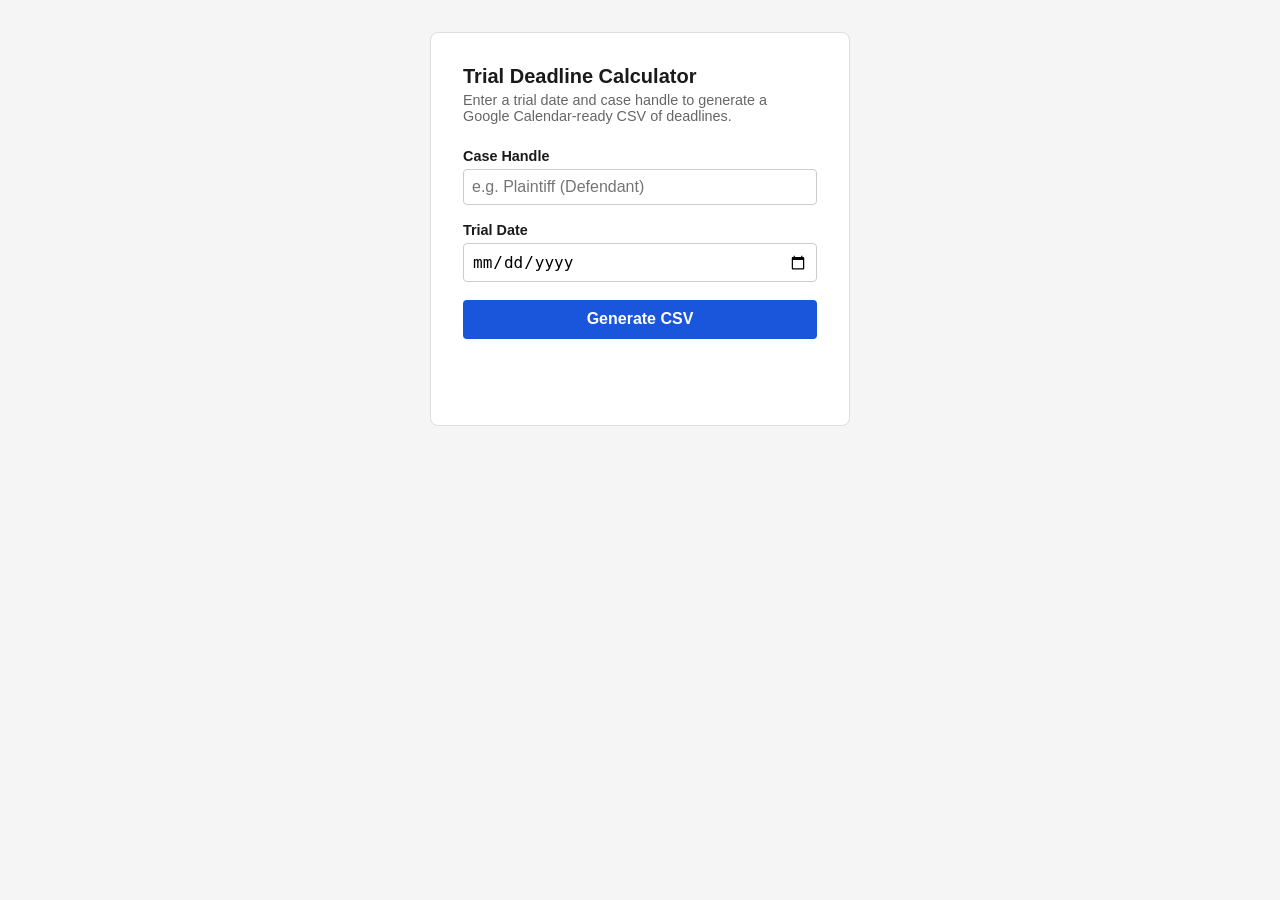
==== index.html @ 691ef522 "Add files via upload" ====
<!DOCTYPE html>
<html lang="en">
<head>
  <meta charset="UTF-8" />
  <meta name="viewport" content="width=device-width, initial-scale=1.0" />
  <title>Trial Deadline Calculator</title>
  <link rel="stylesheet" href="styles.css" />
</head>
<body>
  <div class="card">
    <h1>Trial Deadline Calculator</h1>
    <p class="subtitle">Enter a trial date and case handle to generate a Google Calendar-ready CSV of deadlines.</p>

    <form id="deadline-form">
      <label for="case-handle">Case Handle</label>
      <input type="text" id="case-handle" name="case-handle" placeholder="e.g. Plaintiff (Defendant)" autocomplete="off" />

      <label for="trial-date">Trial Date</label>
      <input type="date" id="trial-date" name="trial-date" />

      <button type="submit">Generate CSV</button>
      <div id="form-error" class="error"></div>
      <div id="form-status" class="status"></div>
    </form>
  </div>

  <script src="calculations.js"></script>
  <script src="app.js"></script>
</body>
</html>
---- styles.css ----
* {
  box-sizing: border-box;
}

body {
  font-family: -apple-system, BlinkMacSystemFont, "Segoe UI", Roboto, Arial, sans-serif;
  background: #f5f5f5;
  color: #1a1a1a;
  margin: 0;
  padding: 2rem 1rem;
  display: flex;
  justify-content: center;
}

.card {
  background: #fff;
  border: 1px solid #ddd;
  border-radius: 8px;
  padding: 2rem;
  max-width: 420px;
  width: 100%;
}

h1 {
  font-size: 1.25rem;
  margin: 0 0 0.25rem;
}

.subtitle {
  color: #666;
  font-size: 0.9rem;
  margin: 0 0 1.5rem;
}

label {
  display: block;
  font-weight: 600;
  font-size: 0.9rem;
  margin-bottom: 0.3rem;
}

input[type="text"],
input[type="date"] {
  width: 100%;
  padding: 0.5rem;
  font-size: 1rem;
  border: 1px solid #ccc;
  border-radius: 4px;
  margin-bottom: 1.1rem;
}

button {
  width: 100%;
  padding: 0.65rem;
  font-size: 1rem;
  font-weight: 600;
  background: #1a56db;
  color: #fff;
  border: none;
  border-radius: 4px;
  cursor: pointer;
}

button:hover {
  background: #1543a8;
}

.error {
  color: #c0392b;
  font-size: 0.9rem;
  min-height: 1.2em;
  margin-top: 0.75rem;
}

.status {
  color: #1a7a3e;
  font-size: 0.9rem;
  min-height: 1.2em;
  margin-top: 0.5rem;
}
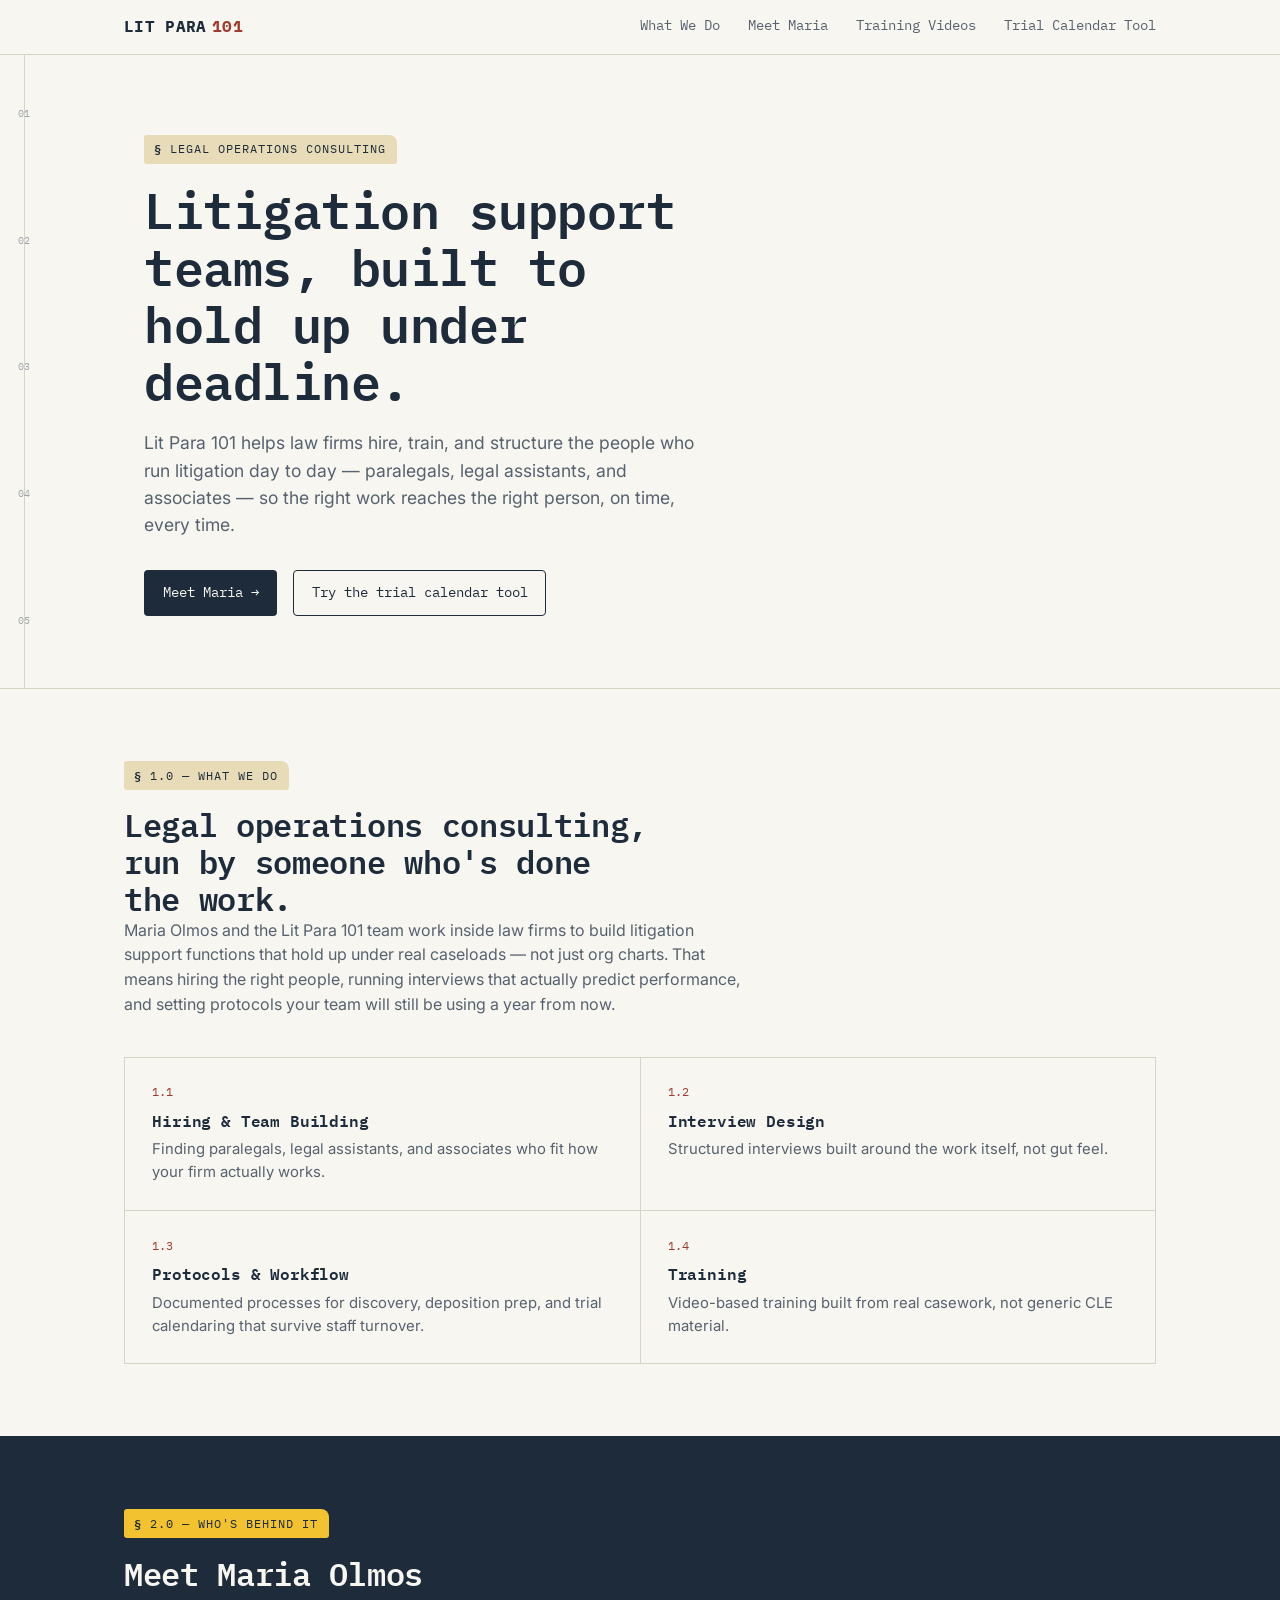
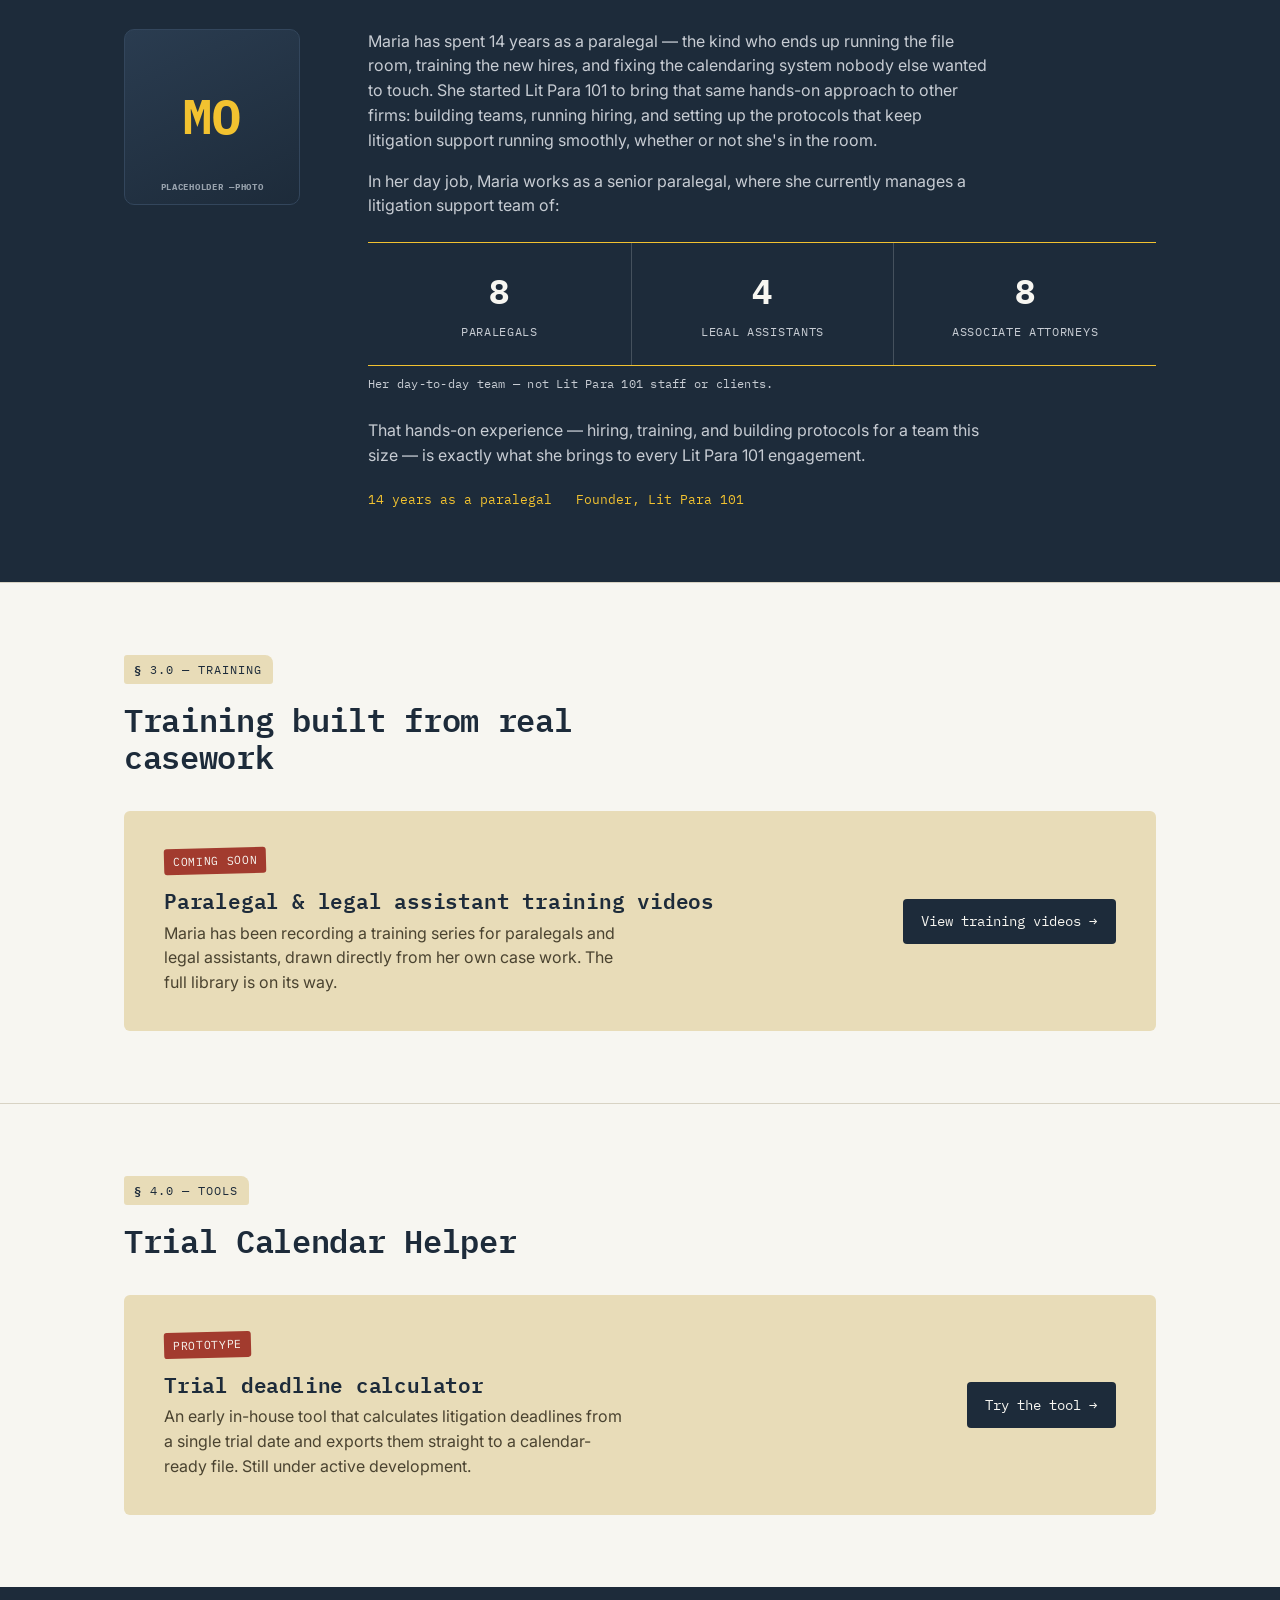
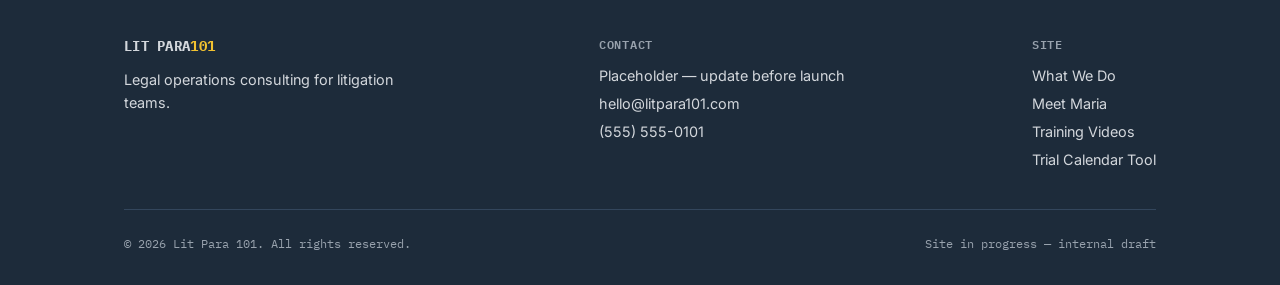
==== commit 83ba1934: "Add files via upload" ====
--- a/index.html
+++ b/index.html
@@ -3,28 +3,222 @@
 <head>
   <meta charset="UTF-8" />
   <meta name="viewport" content="width=device-width, initial-scale=1.0" />
-  <title>Trial Deadline Calculator</title>
-  <link rel="stylesheet" href="styles.css" />
+  <title>Lit Para 101 — Legal Operations Consulting</title>
+  <meta name="description" content="Lit Para 101 helps law firms hire, train, and structure litigation support teams — paralegals, legal assistants, and associates — with protocols that hold up under real caseloads." />
+  <link rel="icon" href="favicon.svg" type="image/svg+xml" />
+  <link rel="preconnect" href="https://fonts.googleapis.com" />
+  <link rel="preconnect" href="https://fonts.gstatic.com" crossorigin />
+  <link href="https://fonts.googleapis.com/css2?family=IBM+Plex+Mono:wght@500;600;700&family=Inter:wght@400;500;600&display=swap" rel="stylesheet" />
+  <link rel="stylesheet" href="main.css" />
 </head>
 <body>
-  <div class="card">
-    <h1>Trial Deadline Calculator</h1>
-    <p class="subtitle">Enter a trial date and case handle to generate a Google Calendar-ready CSV of deadlines.</p>
-
-    <form id="deadline-form">
-      <label for="case-handle">Case Handle</label>
-      <input type="text" id="case-handle" name="case-handle" placeholder="e.g. Plaintiff (Defendant)" autocomplete="off" />
-
-      <label for="trial-date">Trial Date</label>
-      <input type="date" id="trial-date" name="trial-date" />
-
-      <button type="submit">Generate CSV</button>
-      <div id="form-error" class="error"></div>
-      <div id="form-status" class="status"></div>
-    </form>
-  </div>
-
-  <script src="calculations.js"></script>
-  <script src="app.js"></script>
+
+  <header class="site-header">
+    <div class="wrap">
+      <a href="index.html" class="wordmark">LIT PARA<span>101</span></a>
+      <nav class="site-nav" aria-label="Primary">
+        <a href="#what-we-do">What We Do</a>
+        <a href="#maria">Meet Maria</a>
+        <a href="videos.html">Training Videos</a>
+        <a href="trial-calendar/index.html">Trial Calendar Tool</a>
+      </nav>
+    </div>
+  </header>
+
+  <main>
+
+    <!-- Hero -->
+    <section class="hero">
+      <div class="margin-rule" aria-hidden="true">
+        <span class="tick" style="top: 8%;">01</span>
+        <span class="tick" style="top: 28%;">02</span>
+        <span class="tick" style="top: 48%;">03</span>
+        <span class="tick" style="top: 68%;">04</span>
+        <span class="tick" style="top: 88%;">05</span>
+      </div>
+      <div class="wrap">
+        <span class="tab">Legal Operations Consulting</span>
+        <h1>Litigation support teams, built to hold up under deadline.</h1>
+        <p class="lede">
+          Lit Para 101 helps law firms hire, train, and structure the people who run
+          litigation day to day — paralegals, legal assistants, and associates —
+          so the right work reaches the right person, on time, every time.
+        </p>
+        <div class="cta-row">
+          <a href="#maria" class="btn btn-primary btn-arrow">Meet Maria</a>
+          <a href="trial-calendar/index.html" class="btn btn-secondary">Try the trial calendar tool</a>
+        </div>
+      </div>
+    </section>
+
+    <!-- What We Do -->
+    <section id="what-we-do">
+      <div class="wrap">
+        <div class="section-head">
+          <span class="tab">1.0 — What We Do</span>
+          <h2>Legal operations consulting, run by someone who's done the work.</h2>
+          <p>
+            Maria Olmos and the Lit Para 101 team work inside law firms to build
+            litigation support functions that hold up under real caseloads — not
+            just org charts. That means hiring the right people, running interviews
+            that actually predict performance, and setting protocols your team will
+            still be using a year from now.
+          </p>
+        </div>
+
+        <div class="capabilities">
+          <div class="capability">
+            <span class="cap-index">1.1</span>
+            <h3>Hiring &amp; Team Building</h3>
+            <p>Finding paralegals, legal assistants, and associates who fit how your firm actually works.</p>
+          </div>
+          <div class="capability">
+            <span class="cap-index">1.2</span>
+            <h3>Interview Design</h3>
+            <p>Structured interviews built around the work itself, not gut feel.</p>
+          </div>
+          <div class="capability">
+            <span class="cap-index">1.3</span>
+            <h3>Protocols &amp; Workflow</h3>
+            <p>Documented processes for discovery, deposition prep, and trial calendaring that survive staff turnover.</p>
+          </div>
+          <div class="capability">
+            <span class="cap-index">1.4</span>
+            <h3>Training</h3>
+            <p>Video-based training built from real casework, not generic CLE material.</p>
+          </div>
+        </div>
+      </div>
+    </section>
+
+    <!-- Meet Maria -->
+    <section id="maria" class="maria">
+      <div class="wrap">
+        <div class="section-head">
+          <span class="tab">2.0 — Who's Behind It</span>
+          <h2>Meet Maria Olmos</h2>
+        </div>
+
+        <div class="maria-grid">
+          <div class="avatar" role="img" aria-label="Placeholder photo of Maria Olmos">MO</div>
+          <div>
+            <p>
+              Maria has spent 14 years as a paralegal — the kind who ends up running
+              the file room, training the new hires, and fixing the calendaring
+              system nobody else wanted to touch. She started Lit Para 101 to bring
+              that same hands-on approach to other firms: building teams, running
+              hiring, and setting up the protocols that keep litigation support
+              running smoothly, whether or not she's in the room.
+            </p>
+            <p>
+              In her day job, Maria works as a senior paralegal, where she currently
+              manages a litigation support team of:
+            </p>
+
+            <div class="ledger">
+              <div>
+                <span class="num">8</span>
+                <span class="label">Paralegals</span>
+              </div>
+              <div>
+                <span class="num">4</span>
+                <span class="label">Legal Assistants</span>
+              </div>
+              <div>
+                <span class="num">8</span>
+                <span class="label">Associate Attorneys</span>
+              </div>
+            </div>
+            <p class="ledger-caption">Her day-to-day team — not Lit Para 101 staff or clients.</p>
+
+            <p>
+              That hands-on experience — hiring, training, and building protocols
+              for a team this size — is exactly what she brings to every Lit Para
+              101 engagement.
+            </p>
+
+            <div class="credentials">
+              <span>14 years as a paralegal</span>
+              <span>Founder, Lit Para 101</span>
+            </div>
+          </div>
+        </div>
+      </div>
+    </section>
+
+    <!-- Training teaser -->
+    <section id="training">
+      <div class="wrap">
+        <div class="section-head">
+          <span class="tab">3.0 — Training</span>
+          <h2>Training built from real casework</h2>
+        </div>
+        <div class="teaser">
+          <div>
+            <span class="status-tag">Coming Soon</span>
+            <h3>Paralegal &amp; legal assistant training videos</h3>
+            <p>
+              Maria has been recording a training series for paralegals and legal
+              assistants, drawn directly from her own case work. The full library
+              is on its way.
+            </p>
+          </div>
+          <a href="videos.html" class="btn btn-primary btn-arrow">View training videos</a>
+        </div>
+      </div>
+    </section>
+
+    <!-- Tool teaser -->
+    <section id="tools">
+      <div class="wrap">
+        <div class="section-head">
+          <span class="tab">4.0 — Tools</span>
+          <h2>Trial Calendar Helper</h2>
+        </div>
+        <div class="teaser">
+          <div>
+            <span class="status-tag">Prototype</span>
+            <h3>Trial deadline calculator</h3>
+            <p>
+              An early in-house tool that calculates litigation deadlines from a
+              single trial date and exports them straight to a calendar-ready file.
+              Still under active development.
+            </p>
+          </div>
+          <a href="trial-calendar/index.html" class="btn btn-primary btn-arrow">Try the tool</a>
+        </div>
+      </div>
+    </section>
+
+  </main>
+
+  <footer class="site-footer">
+    <div class="wrap">
+      <div class="footer-grid">
+        <div>
+          <a href="index.html" class="wordmark">LIT PARA<span>101</span></a>
+          <p style="margin-top: 0.75rem; max-width: 32ch;">Legal operations consulting for litigation teams.</p>
+        </div>
+        <div>
+          <h4>Contact</h4>
+          <p>Placeholder — update before launch</p>
+          <a href="mailto:hello@litpara101.com">hello@litpara101.com</a>
+          <a href="tel:+15555550101">(555) 555-0101</a>
+        </div>
+        <div>
+          <h4>Site</h4>
+          <a href="#what-we-do">What We Do</a>
+          <a href="#maria">Meet Maria</a>
+          <a href="videos.html">Training Videos</a>
+          <a href="trial-calendar/index.html">Trial Calendar Tool</a>
+        </div>
+      </div>
+      <div class="footer-bottom">
+        <span>&copy; 2026 Lit Para 101. All rights reserved.</span>
+        <span>Site in progress — internal draft</span>
+      </div>
+    </div>
+  </footer>
+
 </body>
 </html>
--- a/main.css
+++ b/main.css
@@ -0,0 +1,623 @@
+/* ==========================================================================
+   Lit Para 101 -- Site Styles
+   Design concept: litigation-support "case file" register -- statute-style
+   section numbering, manila-tab structure, pleading-margin rule as the
+   hero's signature moment. See README.md for the token rationale.
+   ========================================================================== */
+
+:root {
+  --paper: #f7f6f1;
+  --manila: #e8dcb8;
+  --manila-dark: #d9c896;
+  --ink: #1d2b3a;
+  --ink-soft: #57626f;
+  --pad-yellow: #f2c230;
+  --stamp-red: #a23b2e;
+  --line: #d8d3c4;
+
+  --mono: "IBM Plex Mono", "SFMono-Regular", Consolas, monospace;
+  --body: "Inter", -apple-system, BlinkMacSystemFont, "Segoe UI", sans-serif;
+
+  --max-w: 1080px;
+}
+
+* {
+  box-sizing: border-box;
+}
+
+html {
+  scroll-behavior: smooth;
+}
+
+@media (prefers-reduced-motion: reduce) {
+  html {
+    scroll-behavior: auto;
+  }
+  * {
+    animation-duration: 0.01ms !important;
+    animation-iteration-count: 1 !important;
+    transition-duration: 0.01ms !important;
+  }
+}
+
+body {
+  margin: 0;
+  background: var(--paper);
+  color: var(--ink);
+  font-family: var(--body);
+  font-size: 16px;
+  line-height: 1.55;
+  -webkit-font-smoothing: antialiased;
+}
+
+h1, h2, h3 {
+  font-family: var(--mono);
+  font-weight: 600;
+  line-height: 1.15;
+  margin: 0;
+  letter-spacing: -0.01em;
+}
+
+p {
+  margin: 0 0 1rem;
+  color: var(--ink-soft);
+  max-width: 62ch;
+}
+
+a {
+  color: inherit;
+}
+
+.wrap {
+  max-width: var(--max-w);
+  margin: 0 auto;
+  padding: 0 1.5rem;
+}
+
+/* ---- Eyebrow / section-tab device (the recurring signature) ---- */
+.tab {
+  display: inline-flex;
+  align-items: center;
+  gap: 0.5rem;
+  font-family: var(--mono);
+  font-size: 0.78rem;
+  letter-spacing: 0.08em;
+  text-transform: uppercase;
+  color: var(--ink);
+  background: var(--manila);
+  padding: 0.3rem 0.7rem 0.3rem 0.6rem;
+  border-radius: 3px 8px 3px 3px;
+  margin-bottom: 1.1rem;
+}
+
+.tab::before {
+  content: "\00a7";
+  font-weight: 700;
+}
+
+/* ---- Header / nav ---- */
+.site-header {
+  position: sticky;
+  top: 0;
+  z-index: 20;
+  background: rgba(247, 246, 241, 0.92);
+  backdrop-filter: saturate(140%) blur(6px);
+  border-bottom: 1px solid var(--line);
+}
+
+.site-header .wrap {
+  display: flex;
+  align-items: center;
+  justify-content: space-between;
+  padding-top: 0.9rem;
+  padding-bottom: 0.9rem;
+}
+
+.wordmark {
+  font-family: var(--mono);
+  font-weight: 700;
+  font-size: 1rem;
+  letter-spacing: 0.02em;
+  text-decoration: none;
+  color: var(--ink);
+  display: flex;
+  align-items: baseline;
+  gap: 0.35rem;
+}
+
+.wordmark span {
+  color: var(--stamp-red);
+}
+
+nav.site-nav {
+  display: flex;
+  gap: 1.75rem;
+}
+
+nav.site-nav a {
+  font-family: var(--mono);
+  font-size: 0.85rem;
+  text-decoration: none;
+  color: var(--ink-soft);
+  border-bottom: 1px solid transparent;
+  padding-bottom: 2px;
+  transition: color 0.15s ease, border-color 0.15s ease;
+}
+
+nav.site-nav a:hover,
+nav.site-nav a:focus-visible {
+  color: var(--ink);
+  border-bottom-color: var(--pad-yellow);
+}
+
+/* ---- Buttons ---- */
+.btn {
+  display: inline-flex;
+  align-items: center;
+  gap: 0.5rem;
+  font-family: var(--mono);
+  font-size: 0.85rem;
+  text-decoration: none;
+  padding: 0.7rem 1.1rem;
+  border-radius: 4px;
+  border: 1px solid transparent;
+  cursor: pointer;
+  transition: transform 0.15s ease, box-shadow 0.15s ease, background 0.15s ease;
+}
+
+.btn:hover,
+.btn:focus-visible {
+  transform: translateY(-1px);
+}
+
+.btn-primary {
+  background: var(--ink);
+  color: var(--paper);
+}
+
+.btn-primary:hover,
+.btn-primary:focus-visible {
+  background: #142030;
+  box-shadow: 3px 3px 0 var(--pad-yellow);
+}
+
+.btn-secondary {
+  background: transparent;
+  color: var(--ink);
+  border-color: var(--ink);
+}
+
+.btn-secondary:hover,
+.btn-secondary:focus-visible {
+  background: var(--ink);
+  color: var(--paper);
+}
+
+.btn-arrow::after {
+  content: "\2192";
+}
+
+.hero,
+.placeholder-page {
+  border-top: none;
+}
+
+/* ---- Hero ---- */
+.hero {
+  position: relative;
+  padding: 5rem 0 4.5rem;
+  overflow: hidden;
+}
+
+.hero .wrap {
+  position: relative;
+  padding-left: 2.75rem;
+}
+
+/* Pleading-margin rule: the hero's signature element. Echoes the numbered
+   left margin of a legal pleading. */
+.hero .margin-rule {
+  position: absolute;
+  left: 1.5rem;
+  top: 0;
+  bottom: 0;
+  width: 1px;
+  background: var(--line);
+}
+
+.hero .margin-rule .tick {
+  position: absolute;
+  left: -0.35rem;
+  font-family: var(--mono);
+  font-size: 0.65rem;
+  color: var(--ink-soft);
+  opacity: 0.55;
+}
+
+.hero h1 {
+  font-size: clamp(2rem, 4.4vw, 3.1rem);
+  max-width: 18ch;
+  animation: rise 0.6s ease both;
+}
+
+.hero .lede {
+  margin-top: 1.25rem;
+  font-size: 1.1rem;
+  max-width: 52ch;
+  animation: rise 0.6s ease 0.08s both;
+}
+
+.hero .cta-row {
+  margin-top: 2rem;
+  display: flex;
+  gap: 1rem;
+  flex-wrap: wrap;
+  animation: rise 0.6s ease 0.16s both;
+}
+
+@keyframes rise {
+  from {
+    opacity: 0;
+    transform: translateY(10px);
+  }
+  to {
+    opacity: 1;
+    transform: translateY(0);
+  }
+}
+
+/* ---- Sections ---- */
+section {
+  padding: 4.5rem 0;
+  border-top: 1px solid var(--line);
+}
+
+section .section-head {
+  margin-bottom: 2.25rem;
+}
+
+section h2 {
+  font-size: clamp(1.5rem, 2.6vw, 2rem);
+  max-width: 28ch;
+}
+
+/* ---- Capability grid ---- */
+.capabilities {
+  display: grid;
+  grid-template-columns: repeat(2, 1fr);
+  gap: 1px;
+  background: var(--line);
+  border: 1px solid var(--line);
+  margin-top: 2.5rem;
+}
+
+.capability {
+  background: var(--paper);
+  padding: 1.6rem 1.7rem;
+  position: relative;
+}
+
+.capability .cap-index {
+  font-family: var(--mono);
+  font-size: 0.75rem;
+  color: var(--stamp-red);
+  display: block;
+  margin-bottom: 0.6rem;
+}
+
+.capability h3 {
+  font-size: 1.02rem;
+  margin-bottom: 0.5rem;
+}
+
+.capability p {
+  font-size: 0.93rem;
+  margin-bottom: 0;
+}
+
+/* ---- Stat ledger row ---- */
+.ledger {
+  margin-top: 3rem;
+  display: grid;
+  grid-template-columns: repeat(3, 1fr);
+  border-top: 1px solid var(--ink);
+  border-bottom: 1px solid var(--ink);
+}
+
+.ledger div {
+  padding: 1.4rem 1rem;
+  text-align: center;
+  border-left: 1px solid var(--line);
+}
+
+.ledger div:first-child {
+  border-left: none;
+}
+
+.ledger .num {
+  font-family: var(--mono);
+  font-size: 2.1rem;
+  font-weight: 700;
+  color: var(--ink);
+  display: block;
+}
+
+.ledger .label {
+  font-family: var(--mono);
+  font-size: 0.72rem;
+  letter-spacing: 0.06em;
+  text-transform: uppercase;
+  color: var(--ink-soft);
+}
+
+/* ---- Meet Maria (inverted panel) ---- */
+.maria {
+  background: var(--ink);
+  color: var(--paper);
+  border-top: 1px solid var(--ink);
+}
+
+.maria .section-head .tab {
+  background: var(--pad-yellow);
+}
+
+.maria h2 {
+  color: var(--paper);
+}
+
+.maria p {
+  color: #c7ccd3;
+}
+
+.maria-grid {
+  display: grid;
+  grid-template-columns: 200px 1fr;
+  gap: 2.75rem;
+  align-items: start;
+}
+
+.avatar {
+  width: 176px;
+  height: 176px;
+  border-radius: 10px;
+  background: linear-gradient(155deg, #2a3c50, #1d2b3a);
+  border: 1px solid #33465c;
+  display: flex;
+  align-items: center;
+  justify-content: center;
+  font-family: var(--mono);
+  font-weight: 700;
+  font-size: 3rem;
+  color: var(--pad-yellow);
+  position: relative;
+}
+
+.avatar::after {
+  content: "PLACEHOLDER \2014 PHOTO";
+  position: absolute;
+  bottom: 10px;
+  font-family: var(--mono);
+  font-size: 0.55rem;
+  letter-spacing: 0.08em;
+  color: #98a2ad;
+}
+
+.maria .credentials {
+  margin-top: 1.4rem;
+  font-family: var(--mono);
+  font-size: 0.82rem;
+  color: var(--pad-yellow);
+  display: flex;
+  gap: 1.5rem;
+  flex-wrap: wrap;
+}
+
+.maria .credentials span {
+  white-space: nowrap;
+}
+
+/* Ledger stat block, re-themed for the dark Maria panel */
+.maria .ledger {
+  margin: 1.5rem 0 0.6rem;
+  border-top-color: var(--pad-yellow);
+  border-bottom-color: var(--pad-yellow);
+}
+
+.maria .ledger div {
+  border-left-color: rgba(255, 255, 255, 0.18);
+}
+
+.maria .ledger .num {
+  color: var(--paper);
+}
+
+.maria .ledger .label {
+  color: #c7ccd3;
+}
+
+.ledger-caption {
+  font-family: var(--mono);
+  font-size: 0.75rem;
+  letter-spacing: 0.02em;
+  color: #8f99a5;
+  margin: 0.6rem 0 1.5rem;
+}
+
+/* ---- Teaser cards (training / tool) ---- */
+.teaser {
+  display: grid;
+  grid-template-columns: 1fr auto;
+  align-items: center;
+  gap: 2rem;
+  background: var(--manila);
+  border-radius: 6px;
+  padding: 2.25rem 2.5rem;
+  margin-top: 2rem;
+}
+
+.teaser .status-tag {
+  display: inline-block;
+  font-family: var(--mono);
+  font-size: 0.72rem;
+  letter-spacing: 0.06em;
+  text-transform: uppercase;
+  color: var(--paper);
+  background: var(--stamp-red);
+  padding: 0.25rem 0.55rem;
+  border-radius: 3px;
+  margin-bottom: 0.9rem;
+  transform: rotate(-1.5deg);
+}
+
+.teaser h3 {
+  font-size: 1.3rem;
+  margin-bottom: 0.5rem;
+}
+
+.teaser p {
+  margin-bottom: 0;
+  color: #4a4330;
+  max-width: 46ch;
+}
+
+/* ---- Footer ---- */
+footer.site-footer {
+  background: var(--ink);
+  color: #aab2bc;
+  padding: 3rem 0 2rem;
+}
+
+footer .wordmark {
+  color: var(--paper);
+}
+
+footer .wordmark span {
+  color: var(--pad-yellow);
+}
+
+.footer-grid {
+  display: flex;
+  justify-content: space-between;
+  flex-wrap: wrap;
+  gap: 2rem;
+  padding-bottom: 2rem;
+  margin-bottom: 1.5rem;
+  border-bottom: 1px solid #33465c;
+}
+
+.footer-grid h4 {
+  font-family: var(--mono);
+  font-size: 0.75rem;
+  letter-spacing: 0.06em;
+  text-transform: uppercase;
+  color: #98a2ad;
+  margin: 0 0 0.75rem;
+  font-weight: 600;
+}
+
+.footer-grid p,
+.footer-grid a {
+  font-size: 0.9rem;
+  color: #d3d7dc;
+  text-decoration: none;
+  display: block;
+  margin-bottom: 0.35rem;
+}
+
+.footer-grid a:hover {
+  color: var(--pad-yellow);
+}
+
+.footer-bottom {
+  font-family: var(--mono);
+  font-size: 0.78rem;
+  color: #98a2ad;
+  display: flex;
+  justify-content: space-between;
+  flex-wrap: wrap;
+  gap: 0.5rem;
+}
+
+/* ---- Focus states (accessibility floor) ---- */
+a:focus-visible,
+button:focus-visible {
+  outline: 2px solid var(--stamp-red);
+  outline-offset: 2px;
+}
+
+/* ---- Simple placeholder page (videos.html) ---- */
+.placeholder-page {
+  min-height: 60vh;
+  display: flex;
+  align-items: center;
+}
+
+.placeholder-page .wrap {
+  text-align: center;
+}
+
+.placeholder-page h1 {
+  font-size: clamp(1.8rem, 4vw, 2.6rem);
+}
+
+.placeholder-page p {
+  margin: 1rem auto 0;
+}
+
+/* ---- Responsive ---- */
+@media (max-width: 760px) {
+  .site-header .wrap {
+    flex-wrap: wrap;
+    row-gap: 0.6rem;
+  }
+
+  nav.site-nav {
+    width: 100%;
+    gap: 1.1rem;
+    flex-wrap: wrap;
+  }
+
+  nav.site-nav a {
+    font-size: 0.78rem;
+  }
+
+  .maria-grid {
+    grid-template-columns: 1fr;
+  }
+
+  .avatar {
+    width: 128px;
+    height: 128px;
+    font-size: 2.2rem;
+  }
+
+  .capabilities {
+    grid-template-columns: 1fr;
+  }
+
+  .ledger {
+    grid-template-columns: 1fr;
+  }
+
+  .ledger div {
+    border-left: none;
+    border-top: 1px solid var(--line);
+  }
+
+  .ledger div:first-child {
+    border-top: none;
+  }
+
+  .teaser {
+    grid-template-columns: 1fr;
+    text-align: left;
+  }
+
+  .hero .wrap {
+    padding-left: 1.75rem;
+  }
+
+  .hero .margin-rule {
+    left: 0.75rem;
+  }
+}
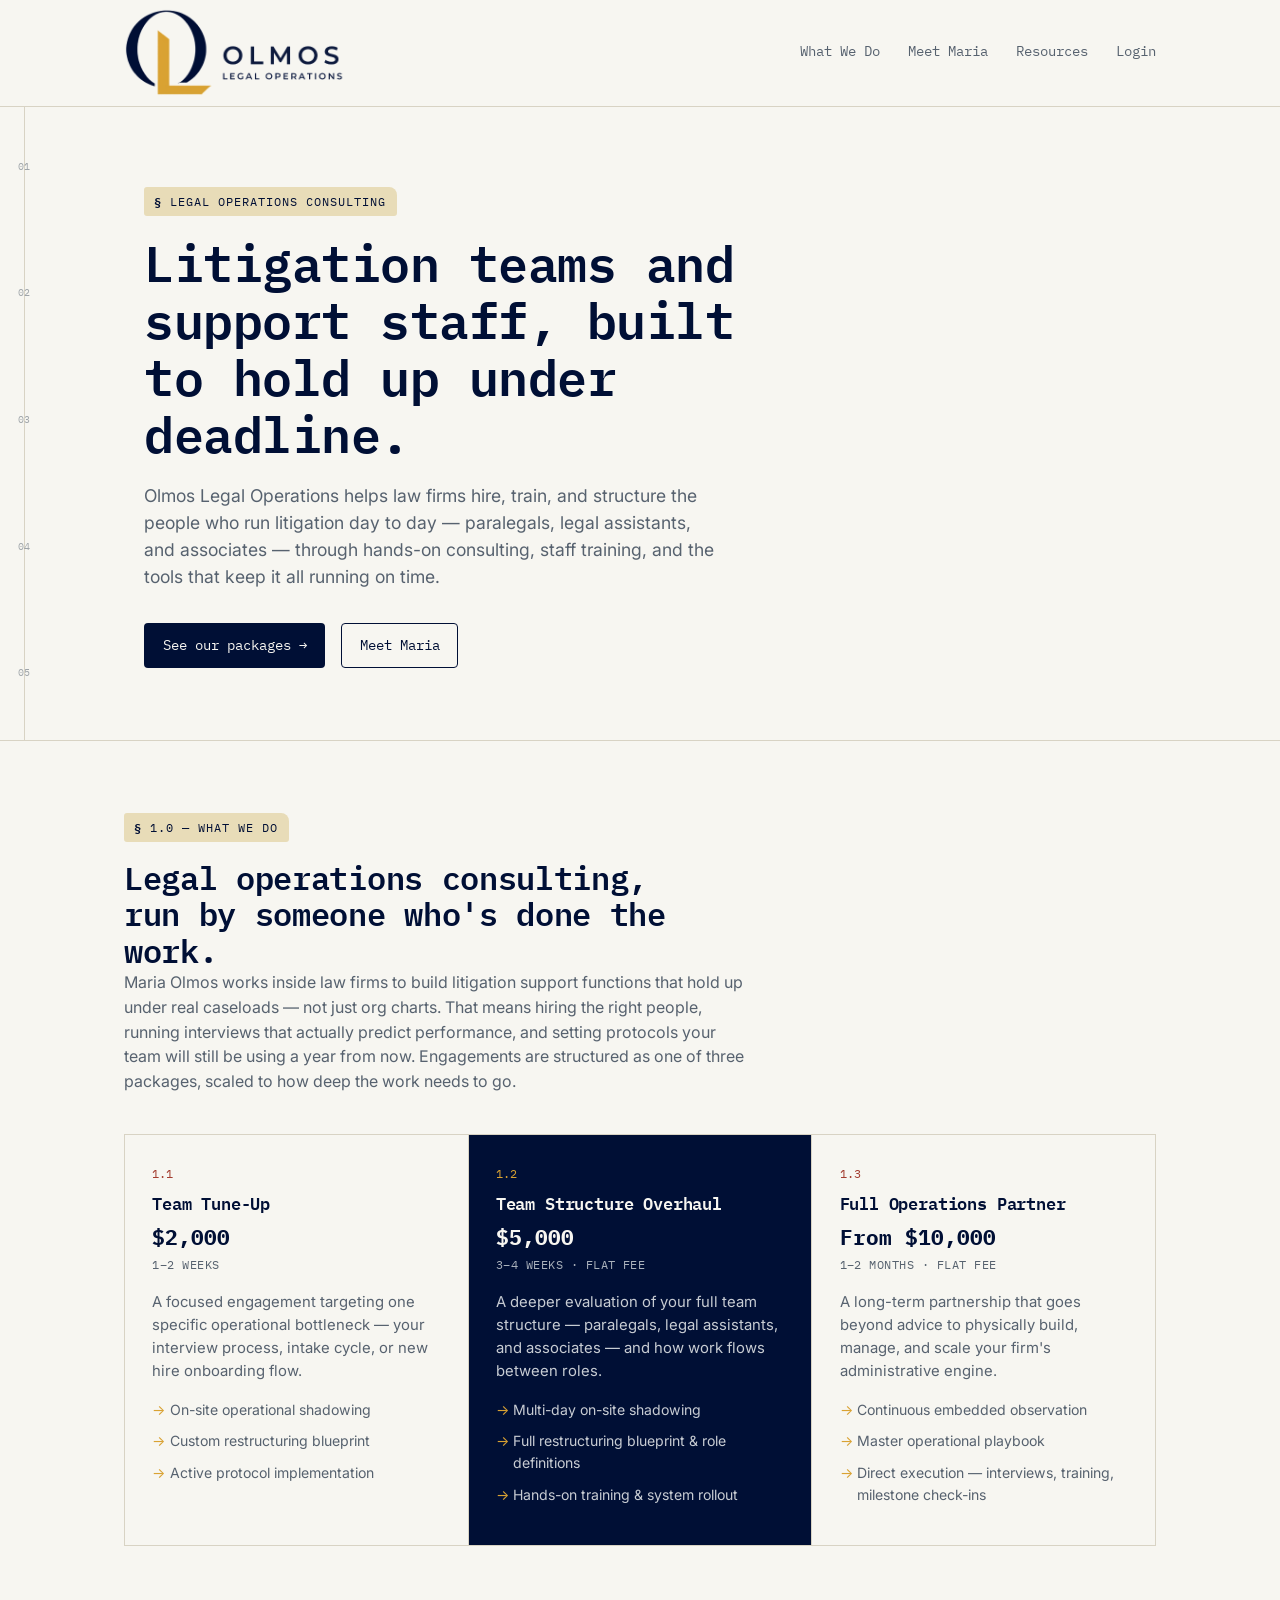
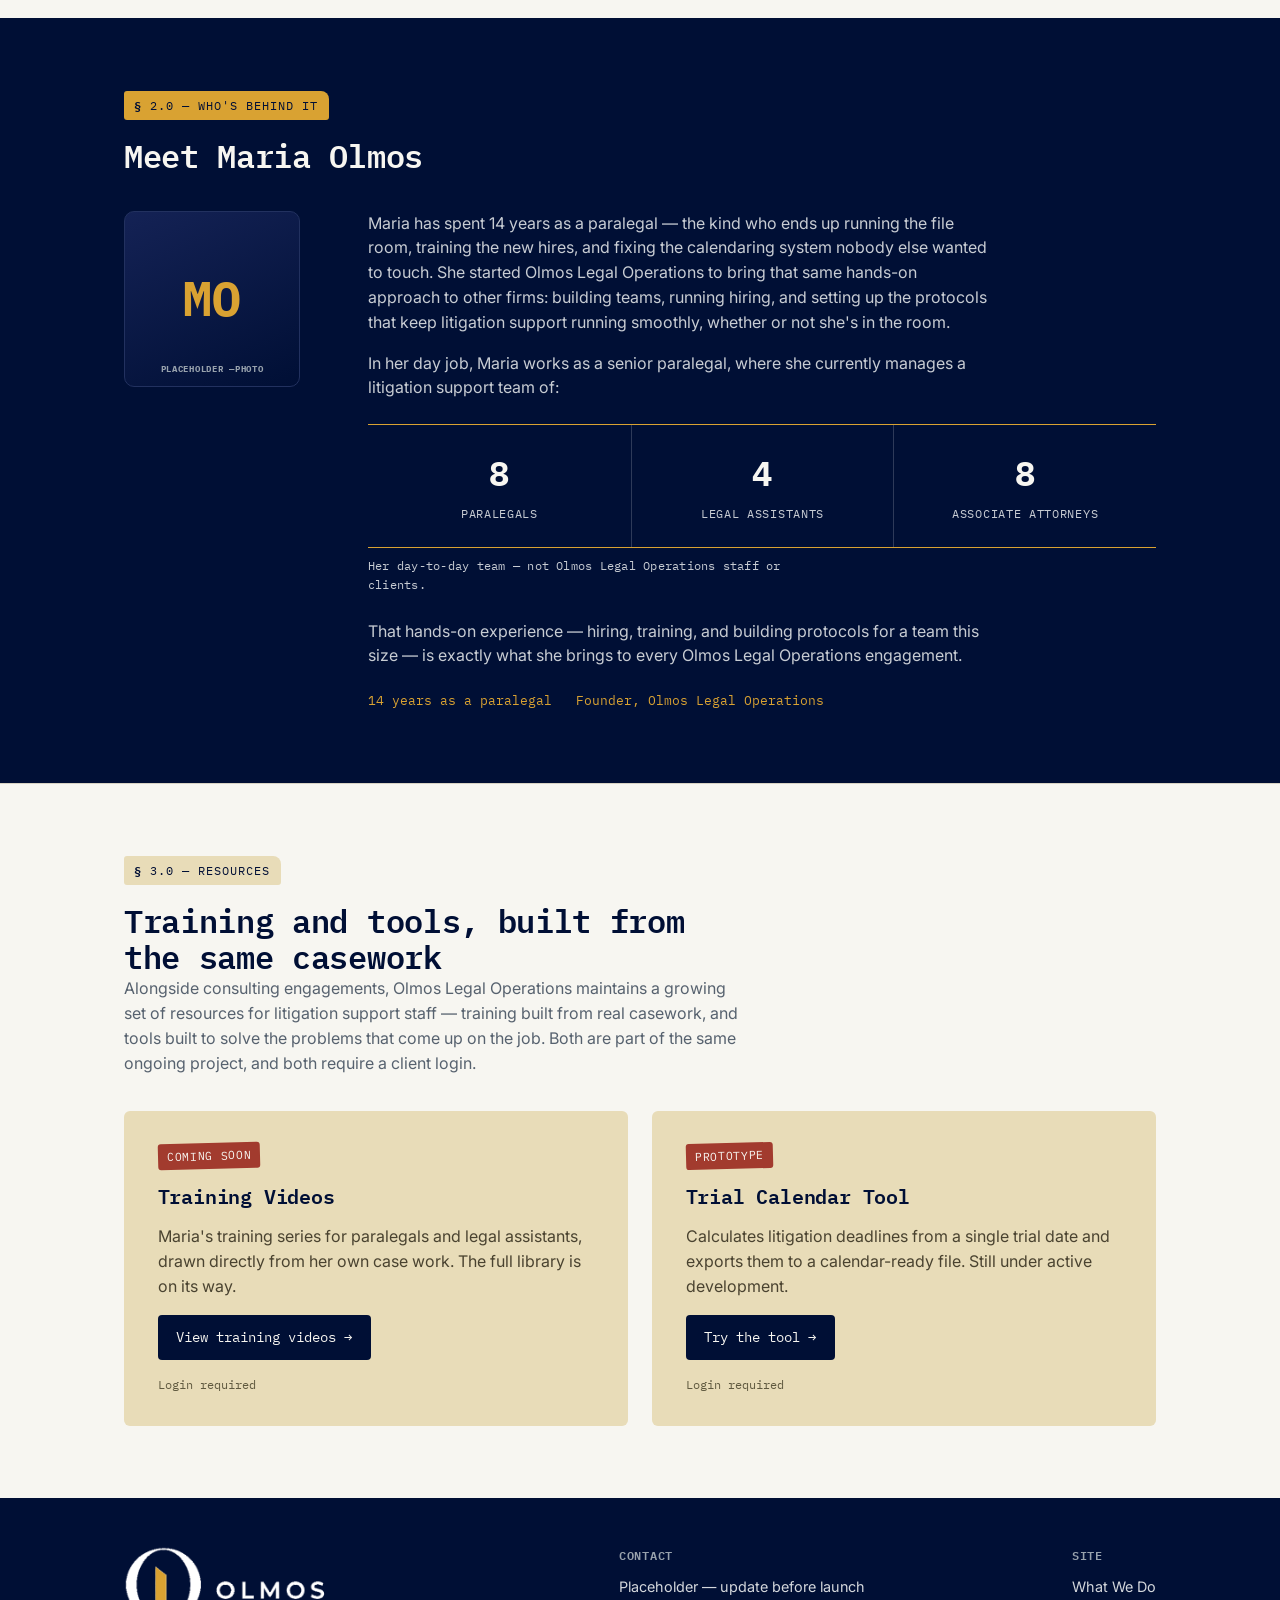
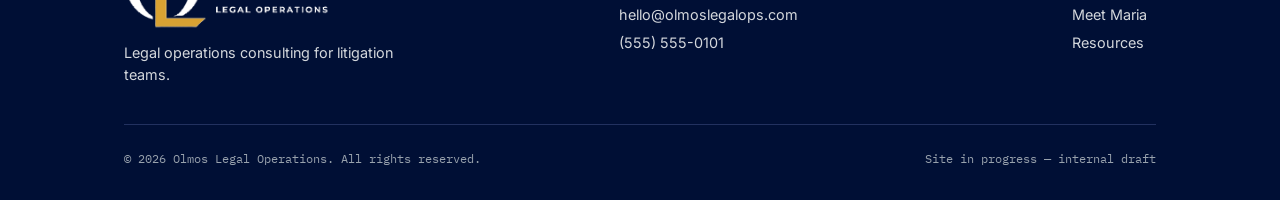
==== commit 0598f948: "Add files via upload" ====
--- a/index.html
+++ b/index.html
@@ -3,9 +3,9 @@
 <head>
   <meta charset="UTF-8" />
   <meta name="viewport" content="width=device-width, initial-scale=1.0" />
-  <title>Lit Para 101 — Legal Operations Consulting</title>
-  <meta name="description" content="Lit Para 101 helps law firms hire, train, and structure litigation support teams — paralegals, legal assistants, and associates — with protocols that hold up under real caseloads." />
-  <link rel="icon" href="favicon.svg" type="image/svg+xml" />
+  <title>Olmos Legal Operations — Legal Operations Consulting</title>
+  <meta name="description" content="Olmos Legal Operations helps law firms build strong teams, streamline hiring, and implement protocols that actually work — plus hands-on training and tools for litigation support staff." />
+  <link rel="icon" href="favicon.png" type="image/png" />
   <link rel="preconnect" href="https://fonts.googleapis.com" />
   <link rel="preconnect" href="https://fonts.gstatic.com" crossorigin />
   <link href="https://fonts.googleapis.com/css2?family=IBM+Plex+Mono:wght@500;600;700&family=Inter:wght@400;500;600&display=swap" rel="stylesheet" />
@@ -15,12 +15,12 @@
 
   <header class="site-header">
     <div class="wrap">
-      <a href="index.html" class="wordmark">LIT PARA<span>101</span></a>
+      <a href="index.html" class="logo"><img src="assets/logo.png" alt="Olmos Legal Operations" /></a>
       <nav class="site-nav" aria-label="Primary">
         <a href="#what-we-do">What We Do</a>
         <a href="#maria">Meet Maria</a>
-        <a href="videos.html">Training Videos</a>
-        <a href="trial-calendar/index.html">Trial Calendar Tool</a>
+        <a href="#resources">Resources</a>
+        <span class="auth-nav" data-auth-nav data-root=""></span>
       </nav>
     </div>
   </header>
@@ -38,54 +38,72 @@
       </div>
       <div class="wrap">
         <span class="tab">Legal Operations Consulting</span>
-        <h1>Litigation support teams, built to hold up under deadline.</h1>
+        <h1>Litigation teams and support staff, built to hold up under deadline.</h1>
         <p class="lede">
-          Lit Para 101 helps law firms hire, train, and structure the people who run
-          litigation day to day — paralegals, legal assistants, and associates —
-          so the right work reaches the right person, on time, every time.
+          Olmos Legal Operations helps law firms hire, train, and structure the
+          people who run litigation day to day — paralegals, legal assistants, and
+          associates — through hands-on consulting, staff training, and the tools
+          that keep it all running on time.
         </p>
         <div class="cta-row">
-          <a href="#maria" class="btn btn-primary btn-arrow">Meet Maria</a>
-          <a href="trial-calendar/index.html" class="btn btn-secondary">Try the trial calendar tool</a>
-        </div>
-      </div>
-    </section>
-
-    <!-- What We Do -->
+          <a href="#what-we-do" class="btn btn-primary btn-arrow">See our packages</a>
+          <a href="#maria" class="btn btn-secondary">Meet Maria</a>
+        </div>
+      </div>
+    </section>
+
+    <!-- What We Do / Packages -->
     <section id="what-we-do">
       <div class="wrap">
         <div class="section-head">
           <span class="tab">1.0 — What We Do</span>
           <h2>Legal operations consulting, run by someone who's done the work.</h2>
           <p>
-            Maria Olmos and the Lit Para 101 team work inside law firms to build
-            litigation support functions that hold up under real caseloads — not
-            just org charts. That means hiring the right people, running interviews
-            that actually predict performance, and setting protocols your team will
-            still be using a year from now.
+            Maria Olmos works inside law firms to build litigation support
+            functions that hold up under real caseloads — not just org charts.
+            That means hiring the right people, running interviews that actually
+            predict performance, and setting protocols your team will still be
+            using a year from now. Engagements are structured as one of three
+            packages, scaled to how deep the work needs to go.
           </p>
         </div>
 
-        <div class="capabilities">
-          <div class="capability">
-            <span class="cap-index">1.1</span>
-            <h3>Hiring &amp; Team Building</h3>
-            <p>Finding paralegals, legal assistants, and associates who fit how your firm actually works.</p>
-          </div>
-          <div class="capability">
-            <span class="cap-index">1.2</span>
-            <h3>Interview Design</h3>
-            <p>Structured interviews built around the work itself, not gut feel.</p>
-          </div>
-          <div class="capability">
-            <span class="cap-index">1.3</span>
-            <h3>Protocols &amp; Workflow</h3>
-            <p>Documented processes for discovery, deposition prep, and trial calendaring that survive staff turnover.</p>
-          </div>
-          <div class="capability">
-            <span class="cap-index">1.4</span>
-            <h3>Training</h3>
-            <p>Video-based training built from real casework, not generic CLE material.</p>
+        <div class="packages">
+          <div class="package">
+            <span class="pkg-index">1.1</span>
+            <h3>Team Tune-Up</h3>
+            <div class="price">$2,000</div>
+            <div class="timeline">1–2 Weeks</div>
+            <p>A focused engagement targeting one specific operational bottleneck — your interview process, intake cycle, or new hire onboarding flow.</p>
+            <ul>
+              <li>On-site operational shadowing</li>
+              <li>Custom restructuring blueprint</li>
+              <li>Active protocol implementation</li>
+            </ul>
+          </div>
+          <div class="package featured">
+            <span class="pkg-index">1.2</span>
+            <h3>Team Structure Overhaul</h3>
+            <div class="price">$5,000</div>
+            <div class="timeline">3–4 Weeks · Flat Fee</div>
+            <p>A deeper evaluation of your full team structure — paralegals, legal assistants, and associates — and how work flows between roles.</p>
+            <ul>
+              <li>Multi-day on-site shadowing</li>
+              <li>Full restructuring blueprint &amp; role definitions</li>
+              <li>Hands-on training &amp; system rollout</li>
+            </ul>
+          </div>
+          <div class="package">
+            <span class="pkg-index">1.3</span>
+            <h3>Full Operations Partner</h3>
+            <div class="price">From $10,000</div>
+            <div class="timeline">1–2 Months · Flat Fee</div>
+            <p>A long-term partnership that goes beyond advice to physically build, manage, and scale your firm's administrative engine.</p>
+            <ul>
+              <li>Continuous embedded observation</li>
+              <li>Master operational playbook</li>
+              <li>Direct execution — interviews, training, milestone check-ins</li>
+            </ul>
           </div>
         </div>
       </div>
@@ -105,14 +123,15 @@
             <p>
               Maria has spent 14 years as a paralegal — the kind who ends up running
               the file room, training the new hires, and fixing the calendaring
-              system nobody else wanted to touch. She started Lit Para 101 to bring
-              that same hands-on approach to other firms: building teams, running
-              hiring, and setting up the protocols that keep litigation support
-              running smoothly, whether or not she's in the room.
-            </p>
-            <p>
-              In her day job, Maria works as a senior paralegal, where she currently
-              manages a litigation support team of:
+              system nobody else wanted to touch. She started Olmos Legal
+              Operations to bring that same hands-on approach to other firms:
+              building teams, running hiring, and setting up the protocols that
+              keep litigation support running smoothly, whether or not she's in
+              the room.
+            </p>
+            <p>
+              In her day job, Maria works as a senior paralegal, where she
+              currently manages a litigation support team of:
             </p>
 
             <div class="ledger">
@@ -129,63 +148,59 @@
                 <span class="label">Associate Attorneys</span>
               </div>
             </div>
-            <p class="ledger-caption">Her day-to-day team — not Lit Para 101 staff or clients.</p>
+            <p class="ledger-caption">Her day-to-day team — not Olmos Legal Operations staff or clients.</p>
 
             <p>
               That hands-on experience — hiring, training, and building protocols
-              for a team this size — is exactly what she brings to every Lit Para
-              101 engagement.
+              for a team this size — is exactly what she brings to every Olmos
+              Legal Operations engagement.
             </p>
 
             <div class="credentials">
               <span>14 years as a paralegal</span>
-              <span>Founder, Lit Para 101</span>
+              <span>Founder, Olmos Legal Operations</span>
             </div>
           </div>
         </div>
       </div>
     </section>
 
-    <!-- Training teaser -->
-    <section id="training">
+    <!-- Resources: training + tool, part of the same offering -->
+    <section id="resources">
       <div class="wrap">
         <div class="section-head">
-          <span class="tab">3.0 — Training</span>
-          <h2>Training built from real casework</h2>
-        </div>
-        <div class="teaser">
-          <div>
+          <span class="tab">3.0 — Resources</span>
+          <h2>Training and tools, built from the same casework</h2>
+          <p>
+            Alongside consulting engagements, Olmos Legal Operations maintains a
+            growing set of resources for litigation support staff — training built
+            from real casework, and tools built to solve the problems that come up
+            on the job. Both are part of the same ongoing project, and both
+            require a client login.
+          </p>
+        </div>
+
+        <div class="resource-grid">
+          <div class="teaser">
             <span class="status-tag">Coming Soon</span>
-            <h3>Paralegal &amp; legal assistant training videos</h3>
-            <p>
-              Maria has been recording a training series for paralegals and legal
-              assistants, drawn directly from her own case work. The full library
-              is on its way.
-            </p>
-          </div>
-          <a href="videos.html" class="btn btn-primary btn-arrow">View training videos</a>
-        </div>
-      </div>
-    </section>
-
-    <!-- Tool teaser -->
-    <section id="tools">
-      <div class="wrap">
-        <div class="section-head">
-          <span class="tab">4.0 — Tools</span>
-          <h2>Trial Calendar Helper</h2>
-        </div>
-        <div class="teaser">
-          <div>
+            <h3>Training Videos</h3>
+            <p>
+              Maria's training series for paralegals and legal assistants, drawn
+              directly from her own case work. The full library is on its way.
+            </p>
+            <a href="videos.html" class="btn btn-primary btn-arrow">View training videos</a>
+            <p class="login-note">Login required</p>
+          </div>
+          <div class="teaser">
             <span class="status-tag">Prototype</span>
-            <h3>Trial deadline calculator</h3>
-            <p>
-              An early in-house tool that calculates litigation deadlines from a
-              single trial date and exports them straight to a calendar-ready file.
-              Still under active development.
-            </p>
-          </div>
-          <a href="trial-calendar/index.html" class="btn btn-primary btn-arrow">Try the tool</a>
+            <h3>Trial Calendar Tool</h3>
+            <p>
+              Calculates litigation deadlines from a single trial date and exports
+              them to a calendar-ready file. Still under active development.
+            </p>
+            <a href="trial-calendar/index.html" class="btn btn-primary btn-arrow">Try the tool</a>
+            <p class="login-note">Login required</p>
+          </div>
         </div>
       </div>
     </section>
@@ -196,29 +211,29 @@
     <div class="wrap">
       <div class="footer-grid">
         <div>
-          <a href="index.html" class="wordmark">LIT PARA<span>101</span></a>
+          <a href="index.html" class="logo"><img src="assets/logo-light.png" alt="Olmos Legal Operations" /></a>
           <p style="margin-top: 0.75rem; max-width: 32ch;">Legal operations consulting for litigation teams.</p>
         </div>
         <div>
           <h4>Contact</h4>
           <p>Placeholder — update before launch</p>
-          <a href="mailto:hello@litpara101.com">hello@litpara101.com</a>
+          <a href="mailto:hello@olmoslegalops.com">hello@olmoslegalops.com</a>
           <a href="tel:+15555550101">(555) 555-0101</a>
         </div>
         <div>
           <h4>Site</h4>
           <a href="#what-we-do">What We Do</a>
           <a href="#maria">Meet Maria</a>
-          <a href="videos.html">Training Videos</a>
-          <a href="trial-calendar/index.html">Trial Calendar Tool</a>
+          <a href="#resources">Resources</a>
         </div>
       </div>
       <div class="footer-bottom">
-        <span>&copy; 2026 Lit Para 101. All rights reserved.</span>
+        <span>&copy; 2026 Olmos Legal Operations. All rights reserved.</span>
         <span>Site in progress — internal draft</span>
       </div>
     </div>
   </footer>
 
+  <script src="auth.js"></script>
 </body>
 </html>
--- a/main.css
+++ b/main.css
@@ -1,17 +1,18 @@
 /* ==========================================================================
-   Lit Para 101 -- Site Styles
+   Olmos Legal Operations -- Site Styles
    Design concept: litigation-support "case file" register -- statute-style
    section numbering, manila-tab structure, pleading-margin rule as the
-   hero's signature moment. See README.md for the token rationale.
+   hero's signature moment. Brand colors sampled directly from the logo.
+   See README.md for the token rationale.
    ========================================================================== */
 
 :root {
   --paper: #f7f6f1;
   --manila: #e8dcb8;
   --manila-dark: #d9c896;
-  --ink: #1d2b3a;
+  --ink: #000f35;
   --ink-soft: #57626f;
-  --pad-yellow: #f2c230;
+  --gold: #d9a232;
   --stamp-red: #a23b2e;
   --line: #d8d3c4;
 
@@ -109,28 +110,26 @@
   display: flex;
   align-items: center;
   justify-content: space-between;
-  padding-top: 0.9rem;
-  padding-bottom: 0.9rem;
-}
-
-.wordmark {
-  font-family: var(--mono);
-  font-weight: 700;
-  font-size: 1rem;
-  letter-spacing: 0.02em;
+  padding-top: 0.5rem;
+  padding-bottom: 0.5rem;
+}
+
+/* Logo lockup (image-based; replaces the old text wordmark) */
+.logo {
+  display: flex;
+  align-items: center;
   text-decoration: none;
-  color: var(--ink);
-  display: flex;
-  align-items: baseline;
-  gap: 0.35rem;
-}
-
-.wordmark span {
-  color: var(--stamp-red);
+}
+
+.logo img {
+  height: 90px;
+  width: auto;
+  display: block;
 }
 
 nav.site-nav {
   display: flex;
+  align-items: center;
   gap: 1.75rem;
 }
 
@@ -147,7 +146,38 @@
 nav.site-nav a:hover,
 nav.site-nav a:focus-visible {
   color: var(--ink);
-  border-bottom-color: var(--pad-yellow);
+  border-bottom-color: var(--gold);
+}
+
+/* Login / logout indicator, injected by auth.js */
+.auth-nav {
+  font-family: var(--mono);
+  font-size: 0.82rem;
+  display: flex;
+  align-items: center;
+  gap: 0.75rem;
+  white-space: nowrap;
+}
+
+.auth-nav a {
+  text-decoration: none;
+  color: var(--ink-soft);
+  border-bottom: 1px solid transparent;
+  transition: color 0.15s ease, border-color 0.15s ease;
+}
+
+.auth-nav a:hover,
+.auth-nav a:focus-visible {
+  color: var(--ink);
+  border-bottom-color: var(--gold);
+}
+
+.auth-nav .auth-status {
+  color: var(--ink-soft);
+}
+
+.auth-nav .auth-status strong {
+  color: var(--ink);
 }
 
 /* ---- Buttons ---- */
@@ -177,8 +207,8 @@
 
 .btn-primary:hover,
 .btn-primary:focus-visible {
-  background: #142030;
-  box-shadow: 3px 3px 0 var(--pad-yellow);
+  background: #061542;
+  box-shadow: 3px 3px 0 var(--gold);
 }
 
 .btn-secondary {
@@ -236,7 +266,7 @@
 
 .hero h1 {
   font-size: clamp(2rem, 4.4vw, 3.1rem);
-  max-width: 18ch;
+  max-width: 20ch;
   animation: rise 0.6s ease both;
 }
 
@@ -278,26 +308,32 @@
 
 section h2 {
   font-size: clamp(1.5rem, 2.6vw, 2rem);
-  max-width: 28ch;
-}
-
-/* ---- Capability grid ---- */
-.capabilities {
+  max-width: 30ch;
+}
+
+/* ---- Packages / pricing grid ---- */
+.packages {
   display: grid;
-  grid-template-columns: repeat(2, 1fr);
+  grid-template-columns: repeat(3, 1fr);
   gap: 1px;
   background: var(--line);
   border: 1px solid var(--line);
   margin-top: 2.5rem;
 }
 
-.capability {
+.package {
   background: var(--paper);
-  padding: 1.6rem 1.7rem;
-  position: relative;
-}
-
-.capability .cap-index {
+  padding: 1.9rem 1.7rem;
+  display: flex;
+  flex-direction: column;
+}
+
+.package.featured {
+  background: var(--ink);
+  color: var(--paper);
+}
+
+.package .pkg-index {
   font-family: var(--mono);
   font-size: 0.75rem;
   color: var(--stamp-red);
@@ -305,14 +341,72 @@
   margin-bottom: 0.6rem;
 }
 
-.capability h3 {
-  font-size: 1.02rem;
+.package.featured .pkg-index {
+  color: var(--gold);
+}
+
+.package h3 {
+  font-size: 1.08rem;
   margin-bottom: 0.5rem;
 }
 
-.capability p {
+.package.featured h3 {
+  color: var(--paper);
+}
+
+.package .price {
+  font-family: var(--mono);
+  font-weight: 700;
+  font-size: 1.3rem;
+  margin-bottom: 0.15rem;
+}
+
+.package .timeline {
+  font-family: var(--mono);
+  font-size: 0.75rem;
+  color: var(--ink-soft);
+  text-transform: uppercase;
+  letter-spacing: 0.04em;
+  margin-bottom: 1rem;
+}
+
+.package.featured .timeline {
+  color: #aab2bc;
+}
+
+.package p {
   font-size: 0.93rem;
-  margin-bottom: 0;
+  margin-bottom: 1rem;
+}
+
+.package.featured p {
+  color: #c7ccd3;
+}
+
+.package ul {
+  list-style: none;
+  margin: 0;
+  padding: 0;
+  font-size: 0.88rem;
+  color: var(--ink-soft);
+  flex-grow: 1;
+}
+
+.package.featured ul {
+  color: #c7ccd3;
+}
+
+.package li {
+  padding-left: 1.1rem;
+  position: relative;
+  margin-bottom: 0.6rem;
+}
+
+.package li::before {
+  content: "\2192";
+  position: absolute;
+  left: 0;
+  color: var(--gold);
 }
 
 /* ---- Stat ledger row ---- */
@@ -358,7 +452,7 @@
 }
 
 .maria .section-head .tab {
-  background: var(--pad-yellow);
+  background: var(--gold);
 }
 
 .maria h2 {
@@ -380,15 +474,15 @@
   width: 176px;
   height: 176px;
   border-radius: 10px;
-  background: linear-gradient(155deg, #2a3c50, #1d2b3a);
-  border: 1px solid #33465c;
+  background: linear-gradient(155deg, #142255, #000f35);
+  border: 1px solid #22315f;
   display: flex;
   align-items: center;
   justify-content: center;
   font-family: var(--mono);
   font-weight: 700;
   font-size: 3rem;
-  color: var(--pad-yellow);
+  color: var(--gold);
   position: relative;
 }
 
@@ -406,7 +500,7 @@
   margin-top: 1.4rem;
   font-family: var(--mono);
   font-size: 0.82rem;
-  color: var(--pad-yellow);
+  color: var(--gold);
   display: flex;
   gap: 1.5rem;
   flex-wrap: wrap;
@@ -419,8 +513,8 @@
 /* Ledger stat block, re-themed for the dark Maria panel */
 .maria .ledger {
   margin: 1.5rem 0 0.6rem;
-  border-top-color: var(--pad-yellow);
-  border-bottom-color: var(--pad-yellow);
+  border-top-color: var(--gold);
+  border-bottom-color: var(--gold);
 }
 
 .maria .ledger div {
@@ -443,16 +537,22 @@
   margin: 0.6rem 0 1.5rem;
 }
 
-/* ---- Teaser cards (training / tool) ---- */
+/* ---- Teaser cards (resources: training / tool) ---- */
+.resource-grid {
+  display: grid;
+  grid-template-columns: 1fr 1fr;
+  gap: 1.5rem;
+  margin-top: 2rem;
+}
+
 .teaser {
-  display: grid;
-  grid-template-columns: 1fr auto;
-  align-items: center;
-  gap: 2rem;
+  display: flex;
+  flex-direction: column;
+  align-items: flex-start;
+  gap: 1rem;
   background: var(--manila);
   border-radius: 6px;
-  padding: 2.25rem 2.5rem;
-  margin-top: 2rem;
+  padding: 2rem 2.1rem;
 }
 
 .teaser .status-tag {
@@ -465,19 +565,25 @@
   background: var(--stamp-red);
   padding: 0.25rem 0.55rem;
   border-radius: 3px;
-  margin-bottom: 0.9rem;
   transform: rotate(-1.5deg);
 }
 
 .teaser h3 {
-  font-size: 1.3rem;
-  margin-bottom: 0.5rem;
+  font-size: 1.25rem;
+  margin-bottom: 0;
 }
 
 .teaser p {
   margin-bottom: 0;
   color: #4a4330;
   max-width: 46ch;
+}
+
+.teaser .login-note {
+  font-family: var(--mono);
+  font-size: 0.72rem;
+  color: #5f593f;
+  margin: 0;
 }
 
 /* ---- Footer ---- */
@@ -487,12 +593,8 @@
   padding: 3rem 0 2rem;
 }
 
-footer .wordmark {
-  color: var(--paper);
-}
-
-footer .wordmark span {
-  color: var(--pad-yellow);
+footer .logo img {
+  height: 84px;
 }
 
 .footer-grid {
@@ -502,7 +604,7 @@
   gap: 2rem;
   padding-bottom: 2rem;
   margin-bottom: 1.5rem;
-  border-bottom: 1px solid #33465c;
+  border-bottom: 1px solid #22315f;
 }
 
 .footer-grid h4 {
@@ -525,7 +627,7 @@
 }
 
 .footer-grid a:hover {
-  color: var(--pad-yellow);
+  color: var(--gold);
 }
 
 .footer-bottom {
@@ -564,6 +666,143 @@
   margin: 1rem auto 0;
 }
 
+/* ---- Shared card (login form, tool form) ---- */
+.card {
+  background: #fff;
+  border: 1px solid var(--line);
+  border-radius: 8px;
+  padding: 2rem;
+}
+
+.card h1 {
+  font-size: 1.3rem;
+  margin: 0 0 0.35rem;
+}
+
+.card .subtitle {
+  color: var(--ink-soft);
+  font-size: 0.9rem;
+  margin: 0 0 1.5rem;
+}
+
+.field-label {
+  display: block;
+  font-family: var(--mono);
+  font-weight: 600;
+  font-size: 0.82rem;
+  margin-bottom: 0.3rem;
+}
+
+.field-input,
+select.field-input {
+  width: 100%;
+  padding: 0.6rem 0.7rem;
+  font-size: 1rem;
+  font-family: var(--body);
+  border: 1px solid #cfcabb;
+  border-radius: 4px;
+  margin-bottom: 1.1rem;
+  background: #fff;
+  color: var(--ink);
+}
+
+.field-input:focus {
+  outline: 2px solid var(--gold);
+  outline-offset: 1px;
+}
+
+.card .btn {
+  width: 100%;
+  justify-content: center;
+}
+
+.form-error {
+  color: #c0392b;
+  font-size: 0.88rem;
+  min-height: 1.2em;
+  margin-top: 0.75rem;
+}
+
+.form-status {
+  color: #1a7a3e;
+  font-size: 0.88rem;
+  min-height: 1.2em;
+  margin-top: 0.5rem;
+}
+
+.narrow-page {
+  display: flex;
+  justify-content: center;
+  padding: 4rem 0;
+  border-top: none;
+}
+
+.narrow-page .wrap {
+  max-width: 420px;
+  width: 100%;
+}
+
+.demo-note {
+  font-family: var(--mono);
+  font-size: 0.75rem;
+  color: var(--ink-soft);
+  background: var(--manila);
+  border-radius: 4px;
+  padding: 0.6rem 0.75rem;
+  margin-top: 1.25rem;
+}
+
+/* ---- Disclaimer / notice box (trial calendar tool) ---- */
+.notice {
+  display: flex;
+  gap: 0.85rem;
+  background: #fbeee9;
+  border: 1px solid #e3b3a6;
+  border-left: 4px solid var(--stamp-red);
+  border-radius: 4px;
+  padding: 1rem 1.2rem;
+  margin-bottom: 1.75rem;
+}
+
+.notice .notice-icon {
+  font-size: 1.1rem;
+  line-height: 1;
+}
+
+.notice p {
+  margin: 0;
+  color: #6b2c22;
+  font-size: 0.88rem;
+  max-width: none;
+}
+
+.notice strong {
+  color: #4d1f18;
+}
+
+/* ---- Tool page header (trial-calendar) ---- */
+.tool-page {
+  padding: 3rem 0 4.5rem;
+  border-top: none;
+}
+
+.tool-page .back-link {
+  display: inline-block;
+  font-family: var(--mono);
+  font-size: 0.82rem;
+  color: var(--ink-soft);
+  text-decoration: none;
+  margin-bottom: 1.5rem;
+}
+
+.tool-page .back-link:hover {
+  color: var(--ink);
+}
+
+.tool-page .card {
+  max-width: 480px;
+}
+
 /* ---- Responsive ---- */
 @media (max-width: 760px) {
   .site-header .wrap {
@@ -571,6 +810,14 @@
     row-gap: 0.6rem;
   }
 
+  .logo img {
+    height: 62px;
+  }
+
+  footer .logo img {
+    height: 58px;
+  }
+
   nav.site-nav {
     width: 100%;
     gap: 1.1rem;
@@ -581,6 +828,11 @@
     font-size: 0.78rem;
   }
 
+  .auth-nav {
+    width: 100%;
+    font-size: 0.78rem;
+  }
+
   .maria-grid {
     grid-template-columns: 1fr;
   }
@@ -591,7 +843,11 @@
     font-size: 2.2rem;
   }
 
-  .capabilities {
+  .packages {
+    grid-template-columns: 1fr;
+  }
+
+  .resource-grid {
     grid-template-columns: 1fr;
   }
 
@@ -608,11 +864,6 @@
     border-top: none;
   }
 
-  .teaser {
-    grid-template-columns: 1fr;
-    text-align: left;
-  }
-
   .hero .wrap {
     padding-left: 1.75rem;
   }
